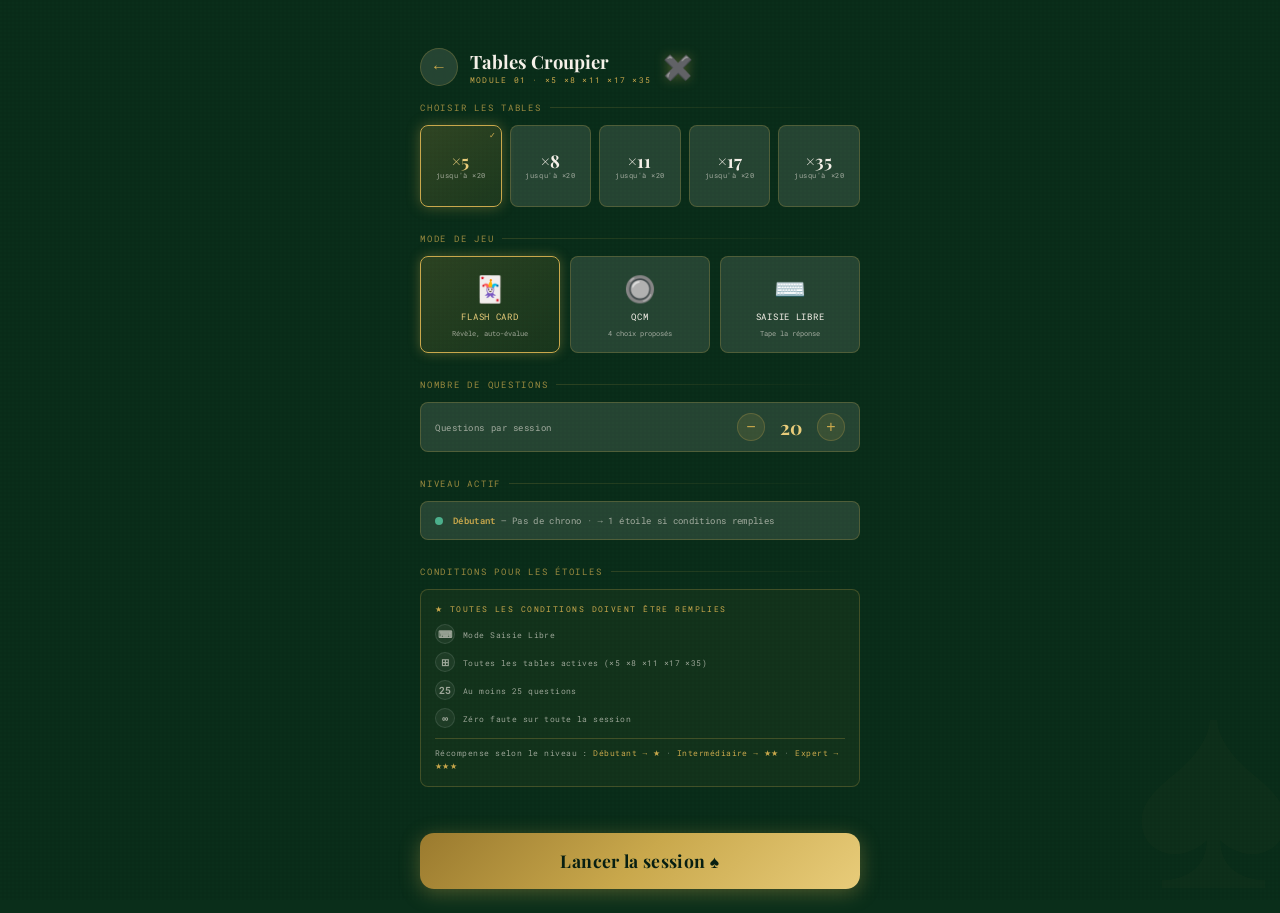
==== modules/module1.html @ 7c0fabc7 "feat: version jouable initiale — modules 1-2-3" ====
<!DOCTYPE html>
<html lang="fr">
<head>
  <meta charset="UTF-8" />
  <meta name="viewport" content="width=device-width, initial-scale=1.0, viewport-fit=cover" />
  <meta name="theme-color" content="#0a2e1a" />
  <title>ChipMind — Tables Croupier</title>

  <link rel="preconnect" href="https://fonts.googleapis.com" />
  <link href="https://fonts.googleapis.com/css2?family=Playfair+Display:ital,wght@0,400;0,700;0,900;1,400&family=Roboto+Mono:wght@300;400;600&family=Cormorant+Garamond:ital,wght@0,300;0,400;0,600;1,400&display=swap" rel="stylesheet" />
  <link rel="stylesheet" href="../css/variables.css" />

  <style>
    /* ══════════════════════════════════════════════════════
       LAYOUT GÉNÉRAL
    ══════════════════════════════════════════════════════ */
    body { overflow-x: hidden; min-height: 100dvh; }

    .screen {
      display: none; position: relative; z-index: 1;
      max-width: 480px; margin: 0 auto; min-height: 100dvh;
      padding-bottom: env(safe-area-inset-bottom, 16px);
    }
    .screen.active { display: flex; flex-direction: column; }

    /* ⭐ Ecran de jeu : tient dans le viewport, pas de scroll */
    #screenGame {
      height: 100dvh;
      min-height: unset;
      overflow: hidden;
    }

    .bg-felt { position: fixed; inset: 0; z-index: 0; pointer-events: none; }
    .bg-felt::before {
      content: ''; position: absolute; inset: 0;
      background-image:
        repeating-linear-gradient(0deg,  transparent, transparent 2px, rgba(0,0,0,0.025) 2px, rgba(0,0,0,0.025) 4px),
        repeating-linear-gradient(90deg, transparent, transparent 2px, rgba(0,0,0,0.025) 2px, rgba(0,0,0,0.025) 4px);
    }
    .bg-felt::after {
      content: '♠'; position: absolute; bottom: -20px; right: -20px;
      font-size: 18rem; color: var(--gold); opacity: 0.025; line-height: 1; pointer-events: none;
    }

    /* ── Header partagé ── */
    .mod-header {
      display: flex; align-items: center; gap: 12px; padding: 48px 20px 16px;
    }
    .btn-back {
      width: 38px; height: 38px; border-radius: 50%;
      background: var(--ivory-faint); border: 1px solid var(--gold-border);
      display: flex; align-items: center; justify-content: center;
      cursor: pointer; transition: all 0.2s; flex-shrink: 0;
      backdrop-filter: blur(8px); font-size: 1rem; color: var(--gold);
    }
    .btn-back:hover { background: var(--gold-subtle); border-color: var(--gold); }
    .header-title {
      font-family: var(--font-serif); font-size: 1.15rem; font-weight: 700;
      color: var(--ivory); flex: 1;
    }
    .header-sub {
      font-family: var(--font-mono); font-size: 0.52rem;
      color: var(--gold); letter-spacing: 0.15em; text-transform: uppercase;
    }

    /* ══════════════════════════════════════════════════════
       ÉCRAN 0 — CONFIGURATION
    ══════════════════════════════════════════════════════ */
    .config-body { padding: 0 20px; flex: 1; overflow-y: auto; }
    .config-section { margin-bottom: 26px; }
    .config-label {
      font-family: var(--font-mono); font-size: 0.55rem;
      letter-spacing: 0.2em; text-transform: uppercase;
      color: var(--gold); opacity: 0.75; margin-bottom: 12px;
      display: flex; align-items: center; gap: 8px;
    }
    .config-label::after {
      content: ''; flex: 1; height: 1px;
      background: linear-gradient(to right, var(--gold-border), transparent);
    }

    /* Grille tables */
    .tables-grid { display: grid; grid-template-columns: repeat(5, 1fr); gap: 8px; }
    .table-btn {
      aspect-ratio: 1; border-radius: var(--radius-sm);
      background: var(--ivory-faint); border: 1px solid var(--gold-border);
      display: flex; flex-direction: column; align-items: center;
      justify-content: center; cursor: pointer; transition: all 0.2s var(--ease-spring);
      position: relative; overflow: hidden;
    }
    .table-btn .tb-mult {
      font-family: var(--font-serif); font-size: 1.1rem; font-weight: 700;
      color: var(--ivory); line-height: 1;
    }
    .table-btn .tb-label {
      font-family: var(--font-mono); font-size: 0.42rem;
      color: var(--ivory-dim); letter-spacing: 0.08em; margin-top: 2px;
    }
    .table-btn.selected {
      background: linear-gradient(145deg, rgba(201,168,76,0.2), rgba(201,168,76,0.1));
      border-color: var(--gold); box-shadow: 0 0 14px var(--gold-glow);
    }
    .table-btn.selected .tb-mult { color: var(--gold-light); }
    .table-btn:hover { transform: scale(1.06); }
    .table-btn .check-mark {
      position: absolute; top: 4px; right: 5px;
      font-size: 0.5rem; color: var(--gold); opacity: 0; transition: opacity 0.2s;
    }
    .table-btn.selected .check-mark { opacity: 1; }

    /* Grille modes */
    .modes-grid { display: grid; grid-template-columns: 1fr 1fr 1fr; gap: 10px; }
    .mode-btn {
      border-radius: var(--radius-sm); padding: 14px 8px;
      background: var(--ivory-faint); border: 1px solid var(--gold-border);
      display: flex; flex-direction: column; align-items: center; gap: 6px;
      cursor: pointer; transition: all 0.2s var(--ease-spring);
    }
    .mode-btn .mode-icon { font-size: 1.6rem; }
    .mode-btn .mode-name {
      font-family: var(--font-mono); font-size: 0.55rem; color: var(--ivory);
      text-transform: uppercase; letter-spacing: 0.08em; text-align: center; line-height: 1.3;
    }
    .mode-btn .mode-desc {
      font-family: var(--font-mono); font-size: 0.45rem;
      color: var(--ivory-dim); text-align: center; line-height: 1.4;
    }
    .mode-btn.selected {
      background: linear-gradient(145deg, rgba(201,168,76,0.18), rgba(201,168,76,0.08));
      border-color: var(--gold); box-shadow: 0 0 12px var(--gold-glow);
    }
    .mode-btn.selected .mode-name { color: var(--gold-light); }
    .mode-btn:hover { transform: translateY(-3px); }

    /* Info niveau actif */
    .level-info {
      display: flex; align-items: center; gap: 10px;
      background: var(--ivory-faint); border: 1px solid var(--gold-border);
      border-radius: var(--radius-sm); padding: 12px 14px;
    }
    .level-badge { width: 8px; height: 8px; border-radius: 50%; flex-shrink: 0; }
    .level-info-text {
      font-family: var(--font-mono); font-size: 0.55rem;
      color: var(--ivory-dim); line-height: 1.5; letter-spacing: 0.04em;
    }
    .level-info-name { color: var(--gold); font-weight: 600; }

    /* ── Conditions pour les étoiles (config) ── */
    .star-conditions {
      background: rgba(201,168,76,0.05);
      border: 1px solid var(--gold-border);
      border-radius: var(--radius-sm); padding: 14px;
      display: flex; flex-direction: column; gap: 8px;
    }
    .star-cond-title {
      font-family: var(--font-mono); font-size: 0.5rem;
      color: var(--gold); text-transform: uppercase; letter-spacing: 0.18em;
      margin-bottom: 2px; display: flex; align-items: center; gap: 6px;
    }
    .star-cond-reward {
      font-family: var(--font-mono); font-size: 0.48rem;
      color: var(--ivory-dim); letter-spacing: 0.06em; line-height: 1.6;
      border-top: 1px solid var(--gold-border); padding-top: 8px; margin-top: 2px;
    }
    .star-cond-reward span { color: var(--gold); }
    .cond-row {
      display: flex; align-items: center; gap: 8px;
    }
    .cond-dot {
      width: 20px; height: 20px; border-radius: 50%; flex-shrink: 0;
      display: flex; align-items: center; justify-content: center;
      font-size: 0.6rem; font-weight: 700;
      transition: all 0.25s var(--ease-spring);
    }
    .cond-dot.met {
      background: rgba(39,174,96,0.2); border: 1px solid var(--green);
      color: var(--green-light);
    }
    .cond-dot.unmet {
      background: rgba(255,255,255,0.05); border: 1px solid rgba(255,255,255,0.1);
      color: var(--ivory-dim);
    }
    .cond-text {
      font-family: var(--font-mono); font-size: 0.53rem;
      letter-spacing: 0.05em; transition: color 0.25s;
    }
    .cond-row.met .cond-text { color: var(--ivory); }
    .cond-row.unmet .cond-text { color: var(--ivory-dim); }

    /* Nombre de questions */
    .qty-row {
      display: flex; align-items: center; justify-content: space-between;
      background: var(--ivory-faint); border: 1px solid var(--gold-border);
      border-radius: var(--radius-sm); padding: 10px 14px;
    }
    .qty-label { font-family: var(--font-mono); font-size: 0.58rem; color: var(--ivory-dim); letter-spacing: 0.06em; }
    .qty-controls { display: flex; align-items: center; gap: 12px; }
    .qty-btn {
      width: 28px; height: 28px; border-radius: 50%;
      background: var(--gold-subtle); border: 1px solid var(--gold-border);
      color: var(--gold); font-size: 1rem; cursor: pointer;
      display: flex; align-items: center; justify-content: center; transition: all 0.15s;
    }
    .qty-btn:hover { background: rgba(201,168,76,0.25); }
    .qty-value {
      font-family: var(--font-serif); font-size: 1.2rem; font-weight: 700;
      color: var(--gold-light); min-width: 28px; text-align: center;
    }

    /* Bouton lancer */
    .btn-launch {
      margin: 20px 20px 24px; width: calc(100% - 40px);
      padding: 16px;
      background: linear-gradient(135deg, var(--gold-dark), var(--gold), var(--gold-light));
      border: none; border-radius: var(--radius);
      font-family: var(--font-serif); font-size: 1.1rem; font-weight: 700;
      color: var(--felt-deep); cursor: pointer;
      box-shadow: 0 4px 20px var(--gold-glow);
      transition: all 0.2s var(--ease-spring); letter-spacing: 0.02em;
    }
    .btn-launch:hover { transform: translateY(-2px); box-shadow: var(--shadow-gold); }
    .btn-launch:active { transform: scale(0.97); }
    .btn-launch:disabled { opacity: 0.35; cursor: not-allowed; transform: none; }

    /* ══════════════════════════════════════════════════════
       ÉCRAN 1 — JEU
    ══════════════════════════════════════════════════════ */
    .game-status {
      display: flex; align-items: center; gap: 10px;
      padding: 36px 20px 8px;   /* réduit vs 48px : barre de statut compacte */
      flex-shrink: 0;
    }
    .game-progress-text {
      font-family: var(--font-mono); font-size: 0.58rem;
      color: var(--gold); letter-spacing: 0.12em; text-transform: uppercase;
    }
    .game-progress-bar {
      flex: 1; height: 3px; background: rgba(255,255,255,0.07);
      border-radius: var(--radius-pill); overflow: hidden;
    }
    .game-progress-fill {
      height: 100%; background: linear-gradient(90deg, var(--gold-dark), var(--gold));
      border-radius: var(--radius-pill); box-shadow: 0 0 6px var(--gold-glow);
      transition: width 0.4s var(--ease-out);
    }
    .game-score-display { font-family: var(--font-mono); font-size: 0.58rem; letter-spacing: 0.08em; }
    .score-correct { color: var(--green-light); }
    .score-sep { color: var(--ivory-dim); margin: 0 2px; }
    .score-wrong { color: var(--red-light); }

    /* Chrono */
    .timer-wrap {
      margin: 0 20px 4px; height: 4px; background: rgba(255,255,255,0.07);
      border-radius: var(--radius-pill); overflow: hidden;
    }
    .timer-fill {
      height: 100%; width: 100%; border-radius: var(--radius-pill);
      background: var(--gold); transition: width linear, background 0.3s;
      box-shadow: 0 0 6px var(--gold-glow);
    }
    .timer-fill.warning { background: var(--red-light); box-shadow: 0 0 8px var(--red-glow); }
    .timer-text {
      text-align: center; margin: 4px 0;
      font-family: var(--font-mono); font-size: 0.58rem;
      color: var(--ivory-dim); letter-spacing: 0.1em;
    }
    .timer-text.warning { color: var(--red-light); }
    .timer-hidden { visibility: hidden; height: 0; margin: 0; }

    /* Zone question */
    .question-zone {
      flex: 1;
      min-height: 0;            /* allow flex compression */
      display: flex; flex-direction: column;
      align-items: center; justify-content: center;
      padding: 6px 20px 10px; gap: 6px;
      overflow: hidden;
    }
    .question-table-label {
      font-family: var(--font-mono); font-size: 0.55rem;
      color: var(--gold); letter-spacing: 0.2em; text-transform: uppercase; opacity: 0.7;
    }
    .question-card {
      width: 100%; background: linear-gradient(145deg, var(--felt-card), var(--felt-mid));
      border: 1px solid var(--gold-border); border-radius: var(--radius-lg);
      padding: 22px 20px; text-align: center; box-shadow: var(--shadow-card);
      position: relative; overflow: hidden; transition: transform 0.15s var(--ease-spring);
    }
    .question-card::before {
      content: ''; position: absolute; top: 0; left: 0; right: 0; height: 45%;
      background: linear-gradient(to bottom, rgba(255,255,255,0.04), transparent);
    }
    .card-corner {
      position: absolute; font-family: var(--font-serif); font-size: 0.7rem;
      color: var(--gold); opacity: 0.35; line-height: 1;
    }
    .card-corner.tl { top: 10px; left: 12px; }
    .card-corner.br { bottom: 10px; right: 12px; transform: rotate(180deg); }
    .question-text {
      font-family: var(--font-serif); font-size: 2.3rem; font-weight: 900;
      color: var(--ivory); letter-spacing: -0.02em; filter: drop-shadow(0 2px 8px rgba(0,0,0,0.4));
    }
    .question-text .op-mult { color: var(--gold); }
    .question-mark {
      font-family: var(--font-serif); font-size: 2.4rem; font-weight: 900;
      color: var(--gold-light); letter-spacing: -0.02em;
      filter: drop-shadow(0 0 10px var(--gold-glow));
      animation: pulseQ 1.8s ease-in-out infinite;
    }
    @keyframes pulseQ {
      0%,100% { opacity: 1; transform: scale(1); }
      50%      { opacity: 0.65; transform: scale(0.95); }
    }

    /* Flash card */
    .flashcard-container { width: 100%; perspective: 1000px; }
    .flashcard-inner {
      position: relative; transform-style: preserve-3d;
      transition: transform 0.55s cubic-bezier(0.22,1,0.36,1); cursor: pointer;
    }
    .flashcard-inner.flipped { transform: rotateY(180deg); }
    .flashcard-face {
      width: 100%; border-radius: var(--radius-lg);
      backface-visibility: hidden; -webkit-backface-visibility: hidden;
    }
    .flashcard-back { position: absolute; top: 0; left: 0; transform: rotateY(180deg); }
    .flash-hint {
      font-family: var(--font-mono); font-size: 0.52rem; color: var(--ivory-dim);
      letter-spacing: 0.12em; text-transform: uppercase;
      margin-top: 6px; text-align: center; opacity: 0.7;
      animation: blink 2s ease-in-out infinite;
    }
    @keyframes blink { 0%,100%{opacity:0.7} 50%{opacity:0.3} }
    .answer-revealed {
      font-family: var(--font-serif); font-size: 2.8rem; font-weight: 900;
      color: var(--green-light); filter: drop-shadow(0 0 12px var(--green-glow));
    }
    .self-eval-btns { display: flex; gap: 8px; width: 100%; margin-top: 8px; }
    .self-eval-btns.hidden { visibility: hidden; }
    .btn-knew, .btn-didnt {
      flex: 1; padding: 10px; border-radius: var(--radius);
      border: none; cursor: pointer; font-family: var(--font-mono);
      font-size: 0.62rem; text-transform: uppercase; letter-spacing: 0.1em;
      font-weight: 600; transition: all 0.2s var(--ease-spring);
    }
    .btn-knew {
      background: linear-gradient(135deg, rgba(39,174,96,0.25), rgba(39,174,96,0.12));
      border: 1px solid rgba(39,174,96,0.4); color: var(--green-light);
    }
    .btn-knew:hover { background: rgba(39,174,96,0.3); transform: translateY(-2px); }
    .btn-didnt {
      background: linear-gradient(135deg, rgba(192,57,43,0.22), rgba(192,57,43,0.1));
      border: 1px solid rgba(192,57,43,0.35); color: var(--red-light);
    }
    .btn-didnt:hover { background: rgba(192,57,43,0.28); transform: translateY(-2px); }

    /* QCM */
    .qcm-grid { display: grid; grid-template-columns: 1fr 1fr; gap: 10px; width: 100%; }
    .qcm-btn {
      padding: 13px 10px; border-radius: var(--radius);
      background: linear-gradient(145deg, var(--felt-card), var(--felt-mid));
      border: 1px solid var(--gold-border); cursor: pointer;
      font-family: var(--font-serif); font-size: 1.3rem; font-weight: 700;
      color: var(--ivory); text-align: center;
      box-shadow: 0 4px 16px rgba(0,0,0,0.3); transition: all 0.18s var(--ease-spring);
      position: relative; overflow: hidden;
    }
    .qcm-btn:hover { transform: translateY(-3px) scale(1.03); border-color: rgba(201,168,76,0.45); }
    .qcm-btn:active { transform: scale(0.96); }
    .qcm-btn.correct {
      background: linear-gradient(145deg, rgba(39,174,96,0.3), rgba(39,174,96,0.15));
      border-color: var(--green-light); color: var(--green-light);
      box-shadow: 0 0 20px var(--green-glow); transform: scale(1.04);
    }
    .qcm-btn.wrong {
      background: linear-gradient(145deg, rgba(192,57,43,0.28), rgba(192,57,43,0.12));
      border-color: var(--red-light); color: var(--red-light);
      box-shadow: 0 0 16px var(--red-glow);
    }
    .qcm-btn.disabled { pointer-events: none; opacity: 0.45; }
    .qcm-btn.reveal-correct { border-color: rgba(39,174,96,0.5); color: rgba(39,174,96,0.7); }
    .correct-hint {
      font-family: var(--font-mono); font-size: 0.58rem; color: var(--green-light);
      text-align: center; letter-spacing: 0.08em; opacity: 0; height: 0;
      transition: opacity 0.3s, height 0.2s;
    }
    .correct-hint.show { opacity: 1; height: auto; margin-top: 6px; }

    /* Saisie libre */
    .input-zone { width: 100%; display: flex; flex-direction: column; gap: 12px; }
    .input-display {
      width: 100%; background: var(--felt-deep);
      border: 1px solid var(--gold-border); border-radius: var(--radius);
      padding: 11px 16px; text-align: center;
      font-family: var(--font-serif); font-size: 2rem; font-weight: 700;
      color: var(--gold-light); letter-spacing: 0.06em;
      box-shadow: inset 0 2px 8px rgba(0,0,0,0.3); min-height: 56px;
    }
    .input-display.correct { color: var(--green-light); box-shadow: inset 0 2px 8px rgba(0,0,0,0.3), 0 0 16px var(--green-glow); border-color: var(--green); }
    .input-display.wrong   { color: var(--red-light);  box-shadow: inset 0 2px 8px rgba(0,0,0,0.3), 0 0 16px var(--red-glow);   border-color: var(--red); }
    .input-placeholder { opacity: 0.25; font-size: 1.4rem; }
    .numpad { display: grid; grid-template-columns: repeat(3, 1fr); gap: 6px; }
    .numpad-btn {
      padding: 10px 8px; border-radius: var(--radius-sm);
      background: linear-gradient(145deg, var(--felt-card), var(--felt-mid));
      border: 1px solid rgba(201,168,76,0.12); cursor: pointer;
      font-family: var(--font-serif); font-size: 1.25rem; font-weight: 700;
      color: var(--ivory); text-align: center;
      transition: all 0.12s var(--ease-spring);
      box-shadow: 0 3px 10px rgba(0,0,0,0.25); -webkit-tap-highlight-color: transparent;
    }
    .numpad-btn:active { transform: scale(0.93); background: var(--felt-mid); }
    .numpad-btn.del { font-family: var(--font-mono); font-size: 1rem; color: var(--gold); }
    .numpad-btn.validate {
      grid-column: span 3; padding: 11px;
      background: linear-gradient(135deg, var(--gold-dark), var(--gold), var(--gold-light));
      color: var(--felt-deep); font-size: 0.68rem; font-weight: 600;
      text-transform: uppercase; letter-spacing: 0.15em;
      font-family: var(--font-mono); border: none; box-shadow: 0 4px 16px var(--gold-glow);
    }
    .numpad-btn.validate:active { transform: scale(0.97); }
    .numpad-btn.validate:disabled { opacity: 0.35; cursor: not-allowed; }

    /* Feedback overlay */
    .feedback-overlay {
      position: fixed; inset: 0; z-index: 500; pointer-events: none;
      display: flex; align-items: center; justify-content: center;
      opacity: 0; transition: opacity 0.15s;
    }
    .feedback-overlay.show { opacity: 1; }
    .feedback-text {
      font-family: var(--font-serif); font-size: 3.5rem; font-weight: 900;
      filter: drop-shadow(0 0 20px currentColor);
    }
    .feedback-overlay.correct-fb { background: rgba(39,174,96,0.12); }
    .feedback-overlay.correct-fb .feedback-text { color: var(--green-light); }
    .feedback-overlay.wrong-fb   { background: rgba(192,57,43,0.12); }
    .feedback-overlay.wrong-fb   .feedback-text { color: var(--red-light); }

    /* ══════════════════════════════════════════════════════
       ÉCRAN 2 — RÉSULTATS
    ══════════════════════════════════════════════════════ */
    .results-body {
      flex: 1; display: flex; flex-direction: column;
      align-items: center; padding: 0 20px 30px; gap: 18px; overflow-y: auto;
    }
    .result-stars { display: flex; gap: 12px; justify-content: center; margin: 10px 0; }
    .result-star {
      font-size: 3rem; filter: grayscale(1); opacity: 0.25;
      transition: all 0.4s var(--ease-spring);
    }
    .result-star.lit { filter: drop-shadow(0 0 14px var(--gold-glow)); color: var(--gold); opacity: 1; }
    .result-title {
      font-family: var(--font-serif); font-size: 1.5rem; font-weight: 700;
      color: var(--gold-light); text-align: center; letter-spacing: 0.01em;
    }
    .result-subtitle {
      font-family: var(--font-elegant); font-style: italic;
      font-size: 0.85rem; color: var(--ivory-dim); text-align: center;
    }
    .result-stats { display: grid; grid-template-columns: repeat(3,1fr); gap: 12px; width: 100%; }
    .rstat {
      background: var(--ivory-faint); border: 1px solid var(--gold-border);
      border-radius: var(--radius-sm); padding: 14px 8px; text-align: center;
    }
    .rstat-value {
      font-family: var(--font-serif); font-size: 1.7rem; font-weight: 700;
      color: var(--gold-light); filter: drop-shadow(0 0 5px var(--gold-glow));
    }
    .rstat-label {
      font-family: var(--font-mono); font-size: 0.48rem;
      color: var(--ivory-dim); text-transform: uppercase; letter-spacing: 0.1em; margin-top: 3px;
    }

    /* ── Conditions résultats ── */
    .result-conditions { width: 100%; }
    .result-cond-title {
      font-family: var(--font-mono); font-size: 0.52rem;
      color: var(--gold); text-transform: uppercase; letter-spacing: 0.18em;
      margin-bottom: 10px; display: flex; align-items: center; gap: 8px;
    }
    .result-cond-title::after {
      content: ''; flex: 1; height: 1px;
      background: linear-gradient(to right, var(--gold-border), transparent);
    }
    .result-cond-list { display: flex; flex-direction: column; gap: 7px; }
    .result-cond-row {
      display: flex; align-items: center; gap: 10px;
      padding: 10px 12px; border-radius: var(--radius-sm);
      transition: all 0.3s;
    }
    .result-cond-row.met {
      background: rgba(39,174,96,0.08); border: 1px solid rgba(39,174,96,0.25);
    }
    .result-cond-row.unmet {
      background: rgba(192,57,43,0.07); border: 1px solid rgba(192,57,43,0.2);
    }
    .result-cond-icon { font-size: 1rem; flex-shrink: 0; }
    .result-cond-text { font-family: var(--font-mono); font-size: 0.55rem; letter-spacing: 0.04em; flex: 1; }
    .result-cond-row.met   .result-cond-text { color: var(--green-light); }
    .result-cond-row.unmet .result-cond-text { color: var(--red-light); }
    .result-cond-badge {
      font-family: var(--font-mono); font-size: 0.45rem; letter-spacing: 0.08em;
      padding: 2px 8px; border-radius: var(--radius-pill); font-weight: 600;
    }
    .result-cond-row.met   .result-cond-badge { background: rgba(39,174,96,0.2);  color: var(--green-light); }
    .result-cond-row.unmet .result-cond-badge { background: rgba(192,57,43,0.15); color: var(--red-light); }

    /* Stars earned banner */
    .stars-earned-banner {
      width: 100%; border-radius: var(--radius-sm); padding: 12px 14px;
      text-align: center; font-family: var(--font-mono); font-size: 0.6rem;
      letter-spacing: 0.08em; line-height: 1.5;
    }
    .stars-earned-banner.earned {
      background: rgba(201,168,76,0.1); border: 1px solid var(--gold-border);
      color: var(--gold-light);
    }
    .stars-earned-banner.not-earned {
      background: rgba(192,57,43,0.07); border: 1px solid rgba(192,57,43,0.2);
      color: var(--red-light);
    }

    /* Erreurs */
    .errors-section { width: 100%; }
    .errors-title {
      font-family: var(--font-mono); font-size: 0.55rem;
      color: var(--gold); letter-spacing: 0.2em; text-transform: uppercase;
      margin-bottom: 10px; display: flex; align-items: center; gap: 8px;
    }
    .errors-title::after { content: ''; flex:1; height:1px; background: linear-gradient(to right, var(--gold-border), transparent); }
    .error-item {
      display: flex; align-items: center; gap: 12px;
      padding: 10px 12px; margin-bottom: 6px;
      background: rgba(192,57,43,0.08); border: 1px solid rgba(192,57,43,0.18);
      border-radius: var(--radius-sm);
    }
    .error-q { font-family: var(--font-serif); font-size: 0.9rem; font-weight: 700; color: var(--ivory); flex:1; }
    .error-your { font-family: var(--font-mono); font-size: 0.58rem; color: var(--red-light); text-decoration: line-through; }
    .error-correct { font-family: var(--font-mono); font-size: 0.65rem; color: var(--green-light); font-weight: 600; }

    /* Boutons résultat */
    .result-actions { display: flex; flex-direction: column; gap: 10px; width: 100%; }
    .btn-replay {
      width: 100%; padding: 15px;
      background: linear-gradient(135deg, var(--gold-dark), var(--gold), var(--gold-light));
      border: none; border-radius: var(--radius);
      font-family: var(--font-serif); font-size: 1rem; font-weight: 700;
      color: var(--felt-deep); cursor: pointer;
      box-shadow: 0 4px 18px var(--gold-glow);
      transition: all 0.2s var(--ease-spring); letter-spacing: 0.01em;
    }
    .btn-replay:hover { transform: translateY(-2px); box-shadow: var(--shadow-gold); }
    .btn-home {
      width: 100%; padding: 13px;
      background: var(--ivory-faint); border: 1px solid var(--gold-border);
      border-radius: var(--radius);
      font-family: var(--font-mono); font-size: 0.65rem; font-weight: 600;
      text-transform: uppercase; letter-spacing: 0.12em; color: var(--gold); cursor: pointer;
      transition: all 0.2s;
    }
    .btn-home:hover { background: var(--gold-subtle); border-color: var(--gold); }

    /* Animations */
    @keyframes shakeCard {
      0%,100% { transform: translateX(0); }
      20%     { transform: translateX(-8px); }
      40%     { transform: translateX(8px); }
      60%     { transform: translateX(-5px); }
      80%     { transform: translateX(5px); }
    }
    .shake { animation: shakeCard 0.35s var(--ease-in-out); }
    @keyframes bounceIn {
      0%   { transform: scale(0.6); opacity: 0; }
      60%  { transform: scale(1.1); opacity: 1; }
      100% { transform: scale(1); }
    }
    .bounce-in { animation: bounceIn 0.4s var(--ease-spring) both; }
    @keyframes starPop {
      0%   { transform: scale(0) rotate(-20deg); }
      60%  { transform: scale(1.25) rotate(8deg); }
      100% { transform: scale(1) rotate(0deg); }
    }
    .star-pop { animation: starPop 0.5s var(--ease-spring) both; }
    @keyframes condSlide {
      from { opacity: 0; transform: translateX(-8px); }
      to   { opacity: 1; transform: translateX(0); }
    }
    .cond-animate { animation: condSlide 0.35s var(--ease-out) both; }
  </style>
</head>
<body>

<div class="bg-felt"></div>
<div class="feedback-overlay" id="feedbackOverlay">
  <div class="feedback-text" id="feedbackText"></div>
</div>

<!-- ════════════════════════════════════════════
     ÉCRAN 0 — CONFIGURATION
════════════════════════════════════════════ -->
<div class="screen active" id="screenConfig">
  <div class="mod-header">
    <button class="btn-back" onclick="window.ChipMindApp.goToDashboard()">←</button>
    <div>
      <div class="header-title">Tables Croupier</div>
      <div class="header-sub">Module 01 · ×5 ×8 ×11 ×17 ×35</div>
    </div>
    <span style="font-size:1.5rem;filter:drop-shadow(0 0 6px var(--gold-glow))">✖️</span>
  </div>

  <div class="config-body">

    <!-- Tables -->
    <div class="config-section">
      <div class="config-label">Choisir les tables</div>
      <div class="tables-grid" id="tablesGrid"></div>
    </div>

    <!-- Mode -->
    <div class="config-section">
      <div class="config-label">Mode de jeu</div>
      <div class="modes-grid">
        <div class="mode-btn selected" data-mode="flashcard" onclick="selectMode('flashcard',this)">
          <span class="mode-icon">🃏</span>
          <span class="mode-name">Flash Card</span>
          <span class="mode-desc">Révèle, auto-évalue</span>
        </div>
        <div class="mode-btn" data-mode="qcm" onclick="selectMode('qcm',this)">
          <span class="mode-icon">🔘</span>
          <span class="mode-name">QCM</span>
          <span class="mode-desc">4 choix proposés</span>
        </div>
        <div class="mode-btn" data-mode="libre" onclick="selectMode('libre',this)">
          <span class="mode-icon">⌨️</span>
          <span class="mode-name">Saisie Libre</span>
          <span class="mode-desc">Tape la réponse</span>
        </div>
      </div>
    </div>

    <!-- Nombre de questions -->
    <div class="config-section">
      <div class="config-label">Nombre de questions</div>
      <div class="qty-row">
        <span class="qty-label">Questions par session</span>
        <div class="qty-controls">
          <button class="qty-btn" onclick="changeQty(-5)">−</button>
          <span class="qty-value" id="qtyValue">20</span>
          <button class="qty-btn" onclick="changeQty(+5)">+</button>
        </div>
      </div>
    </div>

    <!-- Niveau + Conditions étoiles -->
    <div class="config-section">
      <div class="config-label">Niveau actif</div>
      <div class="level-info" id="levelInfo">
        <div class="level-badge" id="levelBadge"></div>
        <div class="level-info-text" id="levelInfoText"></div>
      </div>
    </div>

    <!-- Conditions pour gagner des étoiles -->
    <div class="config-section">
      <div class="config-label">Conditions pour les étoiles</div>
      <div class="star-conditions">
        <div class="star-cond-title">★ Toutes les conditions doivent être remplies</div>

        <div class="cond-row" id="condMode">
          <div class="cond-dot unmet">⌨</div>
          <span class="cond-text">Mode Saisie Libre</span>
        </div>
        <div class="cond-row" id="condTables">
          <div class="cond-dot unmet">⊞</div>
          <span class="cond-text">Toutes les tables actives (×5 ×8 ×11 ×17 ×35)</span>
        </div>
        <div class="cond-row" id="condQty">
          <div class="cond-dot unmet">25</div>
          <span class="cond-text">Au moins 25 questions</span>
        </div>
        <div class="cond-row" id="condPerfect">
          <div class="cond-dot unmet">∞</div>
          <span class="cond-text">Zéro faute sur toute la session</span>
        </div>

        <div class="star-cond-reward" id="starRewardText">
          Récompense selon le niveau : <span>Débutant → ★</span> · <span>Intermédiaire → ★★</span> · <span>Expert → ★★★</span>
        </div>
      </div>
    </div>

  </div>

  <button class="btn-launch" id="btnLaunch" onclick="launchGame()">
    Lancer la session ♠
  </button>
</div>

<!-- ════════════════════════════════════════════
     ÉCRAN 1 — JEU
════════════════════════════════════════════ -->
<div class="screen" id="screenGame">

  <div class="game-status">
    <button class="btn-back" onclick="confirmAbort()">✕</button>
    <span class="game-progress-text" id="gameProgressText">1/20</span>
    <div class="game-progress-bar">
      <div class="game-progress-fill" id="gameProgressFill" style="width:0%"></div>
    </div>
    <div class="game-score-display">
      <span class="score-correct" id="scoreCorrect">0</span>
      <span class="score-sep">/</span>
      <span class="score-wrong" id="scoreWrong">0</span>
    </div>
  </div>

  <div class="timer-wrap" id="timerWrap">
    <div class="timer-fill" id="timerFill"></div>
  </div>
  <div class="timer-text" id="timerText">—</div>

  <div class="question-zone">
    <div class="question-table-label" id="questionTableLabel">Table ×17</div>

    <!-- Flash Card -->
    <div id="modeFlash" style="width:100%">
      <div class="flashcard-container">
        <div class="flashcard-inner" id="flashInner" onclick="flipCard()">
          <div class="flashcard-face question-card">
            <div class="card-corner tl" id="fcCornerTL">♠</div>
            <div class="card-corner br" id="fcCornerBR">♠</div>
            <div id="flashQuestion" class="question-text"></div>
            <div class="question-mark" id="flashMark">?</div>
          </div>
          <div class="flashcard-face flashcard-back question-card">
            <div class="card-corner tl">♦</div>
            <div class="card-corner br">♦</div>
            <div style="font-family:var(--font-mono);font-size:0.5rem;color:var(--ivory-dim);letter-spacing:0.15em;text-transform:uppercase;margin-bottom:6px">Réponse</div>
            <div class="answer-revealed" id="flashAnswer"></div>
          </div>
        </div>
      </div>
      <div class="flash-hint" id="flashHint">Tape pour retourner la carte</div>
      <div class="self-eval-btns hidden" id="selfEvalBtns">
        <button class="btn-didnt" onclick="selfEval(false)">✗ Je ne savais pas</button>
        <button class="btn-knew"  onclick="selfEval(true)">✓ Je savais</button>
      </div>
    </div>

    <!-- QCM -->
    <div id="modeQCM" style="width:100%;display:none">
      <div class="question-card" style="margin-bottom:14px">
        <div class="card-corner tl" id="qcmCornerTL">♥</div>
        <div class="card-corner br" id="qcmCornerBR">♥</div>
        <div id="qcmQuestion" class="question-text"></div>
        <div class="question-mark">?</div>
      </div>
      <div class="qcm-grid" id="qcmGrid"></div>
      <div class="correct-hint" id="correctHint"></div>
    </div>

    <!-- Saisie libre -->
    <div id="modeLibre" style="width:100%;display:none">
      <div class="question-card" style="margin-bottom:12px">
        <div class="card-corner tl" id="libreCornerTL">♣</div>
        <div class="card-corner br" id="libreCornerBR">♣</div>
        <div id="libreQuestion" class="question-text"></div>
        <div class="question-mark">?</div>
      </div>
      <div class="input-zone">
        <div class="input-display" id="inputDisplay">
          <span class="input-placeholder">———</span>
        </div>
        <div class="numpad" id="numpad"></div>
      </div>
    </div>

  </div>
</div>

<!-- ════════════════════════════════════════════
     ÉCRAN 2 — RÉSULTATS
════════════════════════════════════════════ -->
<div class="screen" id="screenResults">
  <div class="mod-header">
    <button class="btn-back" onclick="window.ChipMindApp.goToDashboard()">←</button>
    <div>
      <div class="header-title">Résultats</div>
      <div class="header-sub">Tables Croupier · Module 01</div>
    </div>
  </div>

  <div class="results-body">

    <div class="result-stars" id="resultStars">
      <span class="result-star">★</span>
      <span class="result-star">★</span>
      <span class="result-star">★</span>
    </div>

    <div style="text-align:center">
      <div class="result-title"  id="resultTitle">Résultats</div>
      <div class="result-subtitle" id="resultSubtitle"></div>
    </div>

    <div class="result-stats">
      <div class="rstat">
        <div class="rstat-value" id="rstatScore">—</div>
        <div class="rstat-label">Réussite</div>
      </div>
      <div class="rstat">
        <div class="rstat-value" id="rstatTime">—</div>
        <div class="rstat-label">Temps</div>
      </div>
      <div class="rstat">
        <div class="rstat-value" id="rstatQuestions">—</div>
        <div class="rstat-label">Questions</div>
      </div>
    </div>

    <!-- Conditions étoiles résultat -->
    <div class="result-conditions">
      <div class="result-cond-title">Conditions étoiles</div>
      <div class="result-cond-list" id="resultCondList"></div>
    </div>

    <!-- Banner stars earned -->
    <div class="stars-earned-banner" id="starsEarnedBanner"></div>

    <!-- Erreurs -->
    <div class="errors-section" id="errorsSection" style="display:none">
      <div class="errors-title">Erreurs à retravailler</div>
      <div id="errorsList"></div>
    </div>

    <div class="result-actions">
      <button class="btn-replay" onclick="replaySession()">↺ Rejouer</button>
      <button class="btn-home"   onclick="window.ChipMindApp.goToDashboard()">← Dashboard</button>
    </div>

  </div>
</div>

<script src="../js/storage.js"></script>
<script src="../js/achievements.js"></script>
<script src="../js/sounds.js"></script>
<script src="../js/app.js"></script>

<script>
/* ═══════════════════════════════════════════════════════════════
   MODULE 1 — Tables Croupier
═══════════════════════════════════════════════════════════════ */

const TABLES = [
  { mult: 5,  label: '×5',  range: 20 },
  { mult: 8,  label: '×8',  range: 20 },
  { mult: 11, label: '×11', range: 20 },
  { mult: 17, label: '×17', range: 20 },
  { mult: 35, label: '×35', range: 20 },
];

const ALL_QUESTIONS = [];
TABLES.forEach(t => {
  for (let i = 1; i <= t.range; i++) {
    ALL_QUESTIONS.push({ multiplicand: i, multiplier: t.mult, answer: i * t.mult, tableLabel: t.label });
  }
});

/* ─────────────────────────────────────────────
   ÉTAT
───────────────────────────────────────────── */
const state = {
  selectedTables: [5],
  mode:           'flashcard',
  qty:            20,
  questions:      [],
  current:        0,
  correct:        0,
  wrong:          0,
  errors:         [],
  startTime:      null,
  timerInterval:  null,
  timerSeconds:   0,
  isAnswered:     false,
  currentInput:   '',
  isFlipped:      false,
};

/* ─────────────────────────────────────────────
   CALCUL DES ÉTOILES — LOGIQUE MODULE 1
   Conditions cumulatives :
     1. Mode saisie libre
     2. Toutes les tables actives (5)
     3. ≥ 25 questions
     4. Zéro faute
   Si tout OK → étoiles selon niveau :
     débutant = 1 · intermédiaire = 2 · expert = 3
───────────────────────────────────────────── */
function calcStarsModule1(errors, totalQuestions, selectedTables, mode, level) {
  const condMode   = mode === 'libre';
  const condTables = TABLES.every(t => selectedTables.includes(t.mult));
  const condQty    = totalQuestions >= 25;
  const condPerfect= errors === 0;

  if (!condMode || !condTables || !condQty || !condPerfect) return 0;

  return { beginner: 1, intermediate: 2, expert: 3 }[level] || 1;
}

/* Objet conditions évalué à l'instant T */
function evalConditions() {
  return {
    mode:    state.mode === 'libre',
    tables:  TABLES.every(t => state.selectedTables.includes(t.mult)),
    qty:     state.qty >= 25,
    perfect: state.wrong === 0,  // utilisé seulement en fin de session
  };
}

/* ─────────────────────────────────────────────
   CONFIG — tables
───────────────────────────────────────────── */
function buildTablesGrid() {
  const grid = document.getElementById('tablesGrid');
  TABLES.forEach(t => {
    const btn = document.createElement('div');
    btn.className = 'table-btn' + (t.mult === 5 ? ' selected' : '');
    btn.setAttribute('data-mult', t.mult);
    btn.innerHTML = `
      <span class="check-mark">✓</span>
      <span class="tb-mult">${t.label}</span>
      <span class="tb-label">jusqu'à ×20</span>`;
    btn.addEventListener('click', () => { toggleTable(t.mult, btn); updateConditionsUI(); });
    grid.appendChild(btn);
  });
}

function toggleTable(mult, btn) {
  const idx = state.selectedTables.indexOf(mult);
  if (idx === -1) { state.selectedTables.push(mult); btn.classList.add('selected'); }
  else { if (state.selectedTables.length === 1) return; state.selectedTables.splice(idx, 1); btn.classList.remove('selected'); }
}

function selectMode(mode, el) {
  state.mode = mode;
  document.querySelectorAll('.mode-btn').forEach(b => b.classList.remove('selected'));
  el.classList.add('selected');
  updateConditionsUI();
}

function changeQty(delta) {
  state.qty = Math.min(100, Math.max(5, state.qty + delta));
  document.getElementById('qtyValue').textContent = state.qty;
  updateConditionsUI();
}

/* ─────────────────────────────────────────────
   MISE À JOUR UI DES CONDITIONS (config screen)
───────────────────────────────────────────── */
function updateConditionsUI() {
  const c = evalConditions();

  setCond('condMode',    c.mode,   '⌨', '✓');
  setCond('condTables',  c.tables, '⊞', '✓');
  setCond('condQty',     c.qty,    '25','✓');
  // "parfait" non évaluable avant la partie → toujours neutre
  setCond('condPerfect', null,     '∞', '∞');
}

function setCond(id, met, iconUnmet, iconMet) {
  const row = document.getElementById(id);
  if (!row) return;
  if (met === null) {
    // état neutre (non évaluable avant la partie)
    row.className = 'cond-row unmet';
    row.querySelector('.cond-dot').className  = 'cond-dot unmet';
    row.querySelector('.cond-dot').textContent = iconUnmet;
    return;
  }
  row.className = 'cond-row ' + (met ? 'met' : 'unmet');
  const dot = row.querySelector('.cond-dot');
  dot.className   = 'cond-dot ' + (met ? 'met' : 'unmet');
  dot.textContent = met ? iconMet : iconUnmet;
}

/* ─────────────────────────────────────────────
   NIVEAU INFO (config)
───────────────────────────────────────────── */
function renderLevelInfo() {
  const settings = window.ChipMindStorage.getSettings();
  const lvl = settings.level;
  const infos = {
    beginner:     { color:'var(--color-beginner)',     label:'Débutant',      desc:'Pas de chrono · → 1 étoile si conditions remplies' },
    intermediate: { color:'var(--color-intermediate)', label:'Intermédiaire', desc:'30 s par question · → 2 étoiles si conditions remplies' },
    expert:       { color:'var(--color-expert)',       label:'Expert',        desc:'10 s par question · → 3 étoiles si conditions remplies' },
  };
  const info = infos[lvl] || infos.beginner;
  document.getElementById('levelBadge').style.background = info.color;
  document.getElementById('levelInfoText').innerHTML =
    `<span class="level-info-name">${info.label}</span> — ${info.desc}`;
}

/* ─────────────────────────────────────────────
   LANCEMENT
───────────────────────────────────────────── */
function launchGame() {
  const settings = window.ChipMindStorage.getSettings();
  const pool = ALL_QUESTIONS.filter(q => state.selectedTables.includes(q.multiplier));
  state.questions = shuffleArray([...pool]).slice(0, state.qty);
  state.current   = 0;
  state.correct   = 0;
  state.wrong     = 0;
  state.errors    = [];
  state.startTime = Date.now();

  const timerMap  = { beginner: 0, intermediate: 30, expert: 10 };
  state.timerSeconds = timerMap[settings.level] || 0;

  showScreen('screenGame');
  window.ChipMindSounds?.switchContext('game');
  renderQuestion();
}

/* ─────────────────────────────────────────────
   RENDU QUESTION
───────────────────────────────────────────── */
function renderQuestion() {
  state.isAnswered   = false;
  state.isFlipped    = false;
  state.currentInput = '';

  const q     = state.questions[state.current];
  const idx   = state.current;
  const total = state.questions.length;

  document.getElementById('gameProgressText').textContent = `${idx + 1}/${total}`;
  document.getElementById('gameProgressFill').style.width = Math.round((idx / total) * 100) + '%';
  document.getElementById('scoreCorrect').textContent = state.correct;
  document.getElementById('scoreWrong').textContent   = state.wrong;

  const suitMap = { 5:'♠', 8:'♥', 11:'♦', 17:'♣', 35:'♠' };
  const suit = suitMap[q.multiplier] || '♠';
  document.querySelectorAll('[id^="fcCorner"],[id^="qcmCorner"],[id^="libreCorner"]').forEach(el => el.textContent = suit);
  document.getElementById('questionTableLabel').textContent = `Table ×${q.multiplier}`;

  const qText = `<span>${q.multiplicand}</span> <span class="op-mult">×</span> <span>${q.multiplier}</span>`;

  hideAllModes();
  startTimer();

  if (state.mode === 'flashcard')    renderFlashCard(q, qText);
  else if (state.mode === 'qcm')     renderQCM(q, qText);
  else                               renderLibre(q, qText);
}

/* ─────────────────────────────────────────────
   FLASH CARD
───────────────────────────────────────────── */
function renderFlashCard(q, qText) {
  document.getElementById('modeFlash').style.display = 'block';
  document.getElementById('flashQuestion').innerHTML  = qText;
  document.getElementById('flashAnswer').textContent  = q.answer;
  document.getElementById('flashInner').classList.remove('flipped');
  document.getElementById('flashHint').style.display  = 'block';
  document.getElementById('selfEvalBtns').classList.add('hidden');
}

function flipCard() {
  if (state.isAnswered) return;
  state.isFlipped = !state.isFlipped;
  document.getElementById('flashInner').classList.toggle('flipped', state.isFlipped);
  document.getElementById('flashHint').style.display = state.isFlipped ? 'none' : 'block';
  if (state.isFlipped) {
    window.ChipMindSounds?.flip();   /* son retournement */
    stopTimer();
    document.getElementById('selfEvalBtns').classList.remove('hidden');
  } else {
    document.getElementById('selfEvalBtns').classList.add('hidden');
  }
}

function selfEval(knew) {
  if (state.isAnswered) return;
  state.isAnswered = true;
  if (knew) { state.correct++; showFeedback(true); window.ChipMindApp.feedbackCorrect(); }
  else {
    state.wrong++;
    state.errors.push({ q: state.questions[state.current], userAnswer: '—', correct: state.questions[state.current].answer });
    showFeedback(false); window.ChipMindApp.feedbackError();
  }
  setTimeout(nextQuestion, 700);
}

/* ─────────────────────────────────────────────
   QCM
───────────────────────────────────────────── */
function renderQCM(q, qText) {
  document.getElementById('modeQCM').style.display = 'block';
  document.getElementById('qcmQuestion').innerHTML = qText;
  document.getElementById('correctHint').classList.remove('show');
  const grid = document.getElementById('qcmGrid');
  grid.innerHTML = '';
  generateChoices(q.answer, q.multiplier).forEach(val => {
    const btn = document.createElement('button');
    btn.className = 'qcm-btn';
    btn.textContent = val;
    btn.addEventListener('click', () => handleQCM(val, q, btn));
    grid.appendChild(btn);
  });
}

function handleQCM(chosen, q, btn) {
  if (state.isAnswered) return;
  state.isAnswered = true;
  stopTimer();
  const allBtns = document.querySelectorAll('.qcm-btn');
  if (chosen === q.answer) {
    btn.classList.add('correct'); state.correct++;
    showFeedback(true); window.ChipMindApp.feedbackCorrect();
    setTimeout(nextQuestion, 900);
  } else {
    btn.classList.add('wrong'); state.wrong++;
    state.errors.push({ q, userAnswer: chosen, correct: q.answer });
    showFeedback(false); window.ChipMindApp.feedbackError();
    allBtns.forEach(b => {
      if (parseInt(b.textContent) === q.answer) b.classList.add('reveal-correct');
      else if (b !== btn) b.classList.add('disabled');
    });
    const hint = document.getElementById('correctHint');
    hint.textContent = `Réponse correcte : ${q.answer}`;
    hint.classList.add('show');
    setTimeout(nextQuestion, 1600);
  }
}

function generateChoices(correct, multiplier) {
  const choices = new Set([correct]);
  for (const delta of shuffleArray([1,-1,2,-2,3,-3,5,-5])) {
    if (choices.size >= 4) break;
    const c = correct + delta * multiplier;
    if (c > 0 && c !== correct) choices.add(c);
  }
  while (choices.size < 4) {
    const o = (Math.floor(Math.random()*8)+1) * multiplier;
    choices.add(correct + (Math.random()<0.5 ? o : -o));
  }
  return shuffleArray([...choices]).slice(0, 4);
}

/* ─────────────────────────────────────────────
   SAISIE LIBRE
───────────────────────────────────────────── */
function renderLibre(q, qText) {
  document.getElementById('modeLibre').style.display = 'block';
  document.getElementById('libreQuestion').innerHTML  = qText;
  updateInputDisplay();
  buildNumpad();
}

function buildNumpad() {
  const numpad = document.getElementById('numpad');
  numpad.innerHTML = '';
  ['7','8','9','4','5','6','1','2','3','⌫','0',''].forEach(k => {
    const btn = document.createElement('button');
    btn.className = 'numpad-btn' + (k === '⌫' ? ' del' : '') + (k === '' ? ' disabled' : '');
    btn.textContent = k;
    if (k === '⌫')       btn.addEventListener('click', () => { state.currentInput = state.currentInput.slice(0,-1); updateInputDisplay(); window.ChipMindSounds?.keypress(); });
    else if (k !== '')   btn.addEventListener('click', () => { if (state.currentInput.length < 4) { state.currentInput += k; updateInputDisplay(); window.ChipMindSounds?.keypress(); } });
    numpad.appendChild(btn);
  });
  const val = document.createElement('button');
  val.className = 'numpad-btn validate'; val.id = 'validateBtn'; val.textContent = 'Valider ↵';
  val.addEventListener('click', validateLibre);
  numpad.appendChild(val);
}

function updateInputDisplay() {
  const disp = document.getElementById('inputDisplay');
  disp.className = 'input-display';
  disp.innerHTML = state.currentInput === '' ? '<span class="input-placeholder">———</span>' : state.currentInput;
}

function validateLibre() {
  if (state.isAnswered || state.currentInput === '') return;
  state.isAnswered = true;
  stopTimer();
  const q = state.questions[state.current];
  const entered = parseInt(state.currentInput, 10);
  const disp = document.getElementById('inputDisplay');
  if (entered === q.answer) {
    disp.classList.add('correct'); state.correct++;
    showFeedback(true); window.ChipMindApp.feedbackCorrect();
    setTimeout(nextQuestion, 850);
  } else {
    disp.classList.add('wrong');
    disp.textContent = entered + ' → ' + q.answer;
    state.wrong++; state.errors.push({ q, userAnswer: entered, correct: q.answer });
    showFeedback(false); window.ChipMindApp.feedbackError();
    disp.classList.add('shake');
    disp.addEventListener('animationend', () => disp.classList.remove('shake'), { once: true });
    setTimeout(nextQuestion, 1400);
  }
}

/* ─────────────────────────────────────────────
   CHRONO
───────────────────────────────────────────── */
function startTimer() {
  const totalS = state.timerSeconds;
  const wrap = document.getElementById('timerWrap');
  const fill = document.getElementById('timerFill');
  const text = document.getElementById('timerText');
  clearInterval(state.timerInterval);
  if (totalS === 0) { wrap.classList.add('timer-hidden'); text.classList.add('timer-hidden'); return; }
  wrap.classList.remove('timer-hidden'); text.classList.remove('timer-hidden');
  fill.classList.remove('warning'); text.classList.remove('warning');
  fill.style.transition = 'none'; fill.style.width = '100%';
  text.textContent = totalS + 's';
  let remaining = totalS;
  requestAnimationFrame(() => { fill.style.transition = `width ${totalS}s linear`; fill.style.width = '0%'; });
  state.timerInterval = setInterval(() => {
    remaining--;
    text.textContent = remaining + 's';
    if (remaining <= Math.ceil(totalS * 0.3)) { fill.classList.add('warning'); text.classList.add('warning'); window.ChipMindSounds?.tick(); }
    if (remaining <= 0) { clearInterval(state.timerInterval); timeOut(); }
  }, 1000);
}

function stopTimer() { clearInterval(state.timerInterval); }

function timeOut() {
  if (state.isAnswered) return;
  state.isAnswered = true;
  const q = state.questions[state.current];
  state.wrong++;
  state.errors.push({ q, userAnswer: '⏱', correct: q.answer });
  window.ChipMindApp.feedbackError();
  showFeedback(false, '⏱');
  setTimeout(nextQuestion, 700);
}

/* ─────────────────────────────────────────────
   NAVIGATION
───────────────────────────────────────────── */
function nextQuestion() {
  clearFeedback();
  state.current++;
  if (state.current >= state.questions.length) endGame();
  else renderQuestion();
}

function hideAllModes() {
  ['modeFlash','modeQCM','modeLibre'].forEach(id => document.getElementById(id).style.display = 'none');
}

function confirmAbort() {
  if (confirm('Abandonner la session ?')) {
    stopTimer();
    window.ChipMindSounds?.back();
    /* Léger délai pour laisser le son back démarrer */
    setTimeout(() => {
      window.ChipMindSounds?.switchContext('ambient');
      showScreen('screenConfig');
    }, 120);
  }
}

/* ─────────────────────────────────────────────
   FEEDBACK VISUEL
───────────────────────────────────────────── */
function showFeedback(correct, override) {
  const overlay = document.getElementById('feedbackOverlay');
  const text    = document.getElementById('feedbackText');
  overlay.className = 'feedback-overlay show ' + (correct ? 'correct-fb' : 'wrong-fb');
  text.textContent  = override || (correct ? '✓' : '✗');
  text.classList.add('bounce-in');
}
function clearFeedback() {
  document.getElementById('feedbackOverlay').className = 'feedback-overlay';
  document.getElementById('feedbackText').classList.remove('bounce-in');
}

/* ─────────────────────────────────────────────
   FIN DE SESSION — RÉSULTATS
───────────────────────────────────────────── */
function endGame() {
  stopTimer();
  const totalMs  = Date.now() - state.startTime;
  const total    = state.questions.length;
  const rate     = Math.round((state.correct / total) * 100);
  const settings = window.ChipMindStorage.getSettings();

  /* ── Nouvelle logique d'étoiles module 1 ── */
  const stars = calcStarsModule1(
    state.wrong,
    total,
    state.selectedTables,
    state.mode,
    settings.level
  );

  /* Sauvegarde étoiles + temps via app.js */
  const allTablesActive = TABLES.every(t => state.selectedTables.includes(t.mult));
  window.ChipMindApp.endSession({
    moduleId: 1, stars, successRate: rate, timeMs: totalMs,
    extra: {
      mode:           state.mode,
      allTables:      allTablesActive,
      totalQuestions: total,
    },
  });

  /* Sauvegarde du meilleur score par mode ET par niveau
     → alimente la jauge du dashboard */
  window.ChipMindStorage.updateModuleScore(1, settings.level, state.mode, rate);

  /* ── Affichage ── */
  showScreen('screenResults');

  const titles = {
    0: ['À retravailler', 'Continue l\'entraînement, tu y es presque !'],
    1: ['Bon début !',    'Une étoile gagnée, bien joué.'],
    2: ['Très bien !',    'Deux étoiles ! Tu maîtrises ces tables.'],
    3: ['Parfait !',      'Trois étoiles — tu es prêt pour le tapis.'],
  };
  const [title, sub] = titles[stars];
  document.getElementById('resultTitle').textContent    = title;
  document.getElementById('resultSubtitle').textContent = sub;
  document.getElementById('rstatScore').textContent     = rate + '%';
  document.getElementById('rstatTime').textContent      = window.ChipMindApp.formatTime(totalMs);
  document.getElementById('rstatQuestions').textContent = total;

  /* Étoiles animées */
  document.querySelectorAll('.result-star').forEach((el, i) => {
    el.classList.remove('lit','star-pop');
    if (i < stars) setTimeout(() => el.classList.add('lit','star-pop'), 300 + i * 250);
  });

  /* Checklist des conditions */
  renderResultConditions(total, rate);

  /* Erreurs */
  const errSec = document.getElementById('errorsSection');
  if (state.errors.length > 0) {
    errSec.style.display = 'block';
    document.getElementById('errorsList').innerHTML = state.errors.map(e => `
      <div class="error-item">
        <div class="error-q">${e.q.multiplicand} × ${e.q.multiplier}</div>
        <span class="error-your">${e.userAnswer}</span>
        <span class="error-correct">= ${e.correct}</span>
      </div>`).join('');
  } else {
    errSec.style.display = 'none';
  }
}

/* ─────────────────────────────────────────────
   RENDU CHECKLIST CONDITIONS (écran résultats)
───────────────────────────────────────────── */
function renderResultConditions(totalQuestions, rate) {
  const allTables   = TABLES.every(t => state.selectedTables.includes(t.mult));
  const isFreeInput = state.mode === 'libre';
  const enough      = totalQuestions >= 25;
  const perfect     = state.wrong === 0;
  const settings    = window.ChipMindStorage.getSettings();

  const conditions = [
    { met: isFreeInput, text: 'Mode Saisie Libre',         icon: '⌨️', failHint: 'Relancer en mode Saisie Libre' },
    { met: allTables,   text: 'Toutes les tables actives', icon: '✖️', failHint: 'Activer ×5 ×8 ×11 ×17 ×35' },
    { met: enough,      text: `${totalQuestions}/25 questions minimum`, icon: '🔢', failHint: 'Augmenter à 25 questions minimum' },
    { met: perfect,     text: state.wrong === 0 ? 'Zéro faute !' : `${state.wrong} faute${state.wrong>1?'s':''}`, icon: '🎯', failHint: 'Terminer sans aucune erreur' },
  ];

  const allMet = conditions.every(c => c.met);
  const levelLabels = { beginner:'Débutant → ★', intermediate:'Intermédiaire → ★★', expert:'Expert → ★★★' };

  document.getElementById('resultCondList').innerHTML = conditions.map((c, i) => `
    <div class="result-cond-row ${c.met?'met':'unmet'} cond-animate" style="animation-delay:${0.15 + i*0.1}s">
      <span class="result-cond-icon">${c.icon}</span>
      <span class="result-cond-text">${c.text}</span>
      <span class="result-cond-badge">${c.met ? '✓' : '✗ ' + c.failHint}</span>
    </div>`).join('');

  const banner = document.getElementById('starsEarnedBanner');
  if (allMet) {
    banner.className = 'stars-earned-banner earned';
    banner.innerHTML = `Niveau <strong>${levelLabels[settings.level]}</strong> obtenu${settings.level!=='beginner'?'e':''} !`;
  } else {
    banner.className = 'stars-earned-banner not-earned';
    banner.textContent = 'Conditions non remplies — aucune étoile accordée.';
  }
}

/* ─────────────────────────────────────────────
   UTILS
───────────────────────────────────────────── */
function replaySession() { showScreen('screenConfig'); }

function showScreen(id) {
  document.querySelectorAll('.screen').forEach(s => s.classList.remove('active'));
  document.getElementById(id).classList.add('active');
  window.scrollTo(0, 0);
}

function shuffleArray(arr) {
  for (let i = arr.length - 1; i > 0; i--) {
    const j = Math.floor(Math.random() * (i + 1));
    [arr[i], arr[j]] = [arr[j], arr[i]];
  }
  return arr;
}

/* ─────────────────────────────────────────────
   INIT
───────────────────────────────────────────── */
document.addEventListener('DOMContentLoaded', () => {
  buildTablesGrid();
  renderLevelInfo();
  updateConditionsUI();
  window.ChipMindSounds?.preload();
  window.ChipMindSounds?.initGlobalSounds();
  window.ChipMindSounds?.switchContext('ambient');

  document.addEventListener('keydown', e => {
    if (!document.getElementById('screenGame').classList.contains('active')) return;
    if (state.mode === 'libre') {
      if (e.key >= '0' && e.key <= '9' && state.currentInput.length < 4) { state.currentInput += e.key; updateInputDisplay(); }
      else if (e.key === 'Backspace') { state.currentInput = state.currentInput.slice(0,-1); updateInputDisplay(); }
      else if (e.key === 'Enter') validateLibre();
    } else if (state.mode === 'flashcard' && e.key === ' ') { e.preventDefault(); flipCard(); }
  });
});
</script>
</body>
</html>
---- css/variables.css ----
/* ═══════════════════════════════════════════════════════════════
   ChipMind — CSS Variables Globales
   Importé par tous les modules via <link rel="stylesheet">
   ═══════════════════════════════════════════════════════════════ */

:root {
  /* ── Couleurs principales ── */
  --felt:           #0a2e1a;
  --felt-light:     #0f3d22;
  --felt-mid:       #0d3420;
  --felt-card:      #102e1d;
  --felt-deep:      #071f12;

  /* ── Or ── */
  --gold:           #c9a84c;
  --gold-light:     #e8cc7a;
  --gold-dark:      #9a7a2e;
  --gold-pale:      #f2e0a0;
  --gold-glow:      rgba(201,168,76,0.35);
  --gold-subtle:    rgba(201,168,76,0.12);
  --gold-border:    rgba(201,168,76,0.25);

  /* ── Rouge casino ── */
  --red:            #c0392b;
  --red-light:      #e74c3c;
  --red-glow:       rgba(192,57,43,0.4);

  /* ── Vert succès ── */
  --green:          #27ae60;
  --green-light:    #2ecc71;
  --green-glow:     rgba(39,174,96,0.4);

  /* ── Ivoire / texte ── */
  --ivory:          #f5f0e8;
  --ivory-dim:      rgba(245,240,232,0.6);
  --ivory-faint:    rgba(245,240,232,0.12);
  --ivory-ghost:    rgba(245,240,232,0.05);

  /* ── Ombres ── */
  --shadow-card:    0 8px 32px rgba(0,0,0,0.5), 0 2px 8px rgba(0,0,0,0.3);
  --shadow-gold:    0 0 20px var(--gold-glow), 0 0 40px rgba(201,168,76,0.12);
  --shadow-red:     0 0 20px var(--red-glow);
  --shadow-green:   0 0 20px var(--green-glow);

  /* ── Typographie ── */
  --font-serif:     'Playfair Display', 'Cormorant Garamond', Georgia, serif;
  --font-mono:      'Roboto Mono', 'Courier New', monospace;
  --font-elegant:   'Cormorant Garamond', 'Palatino Linotype', serif;

  /* ── Géométrie ── */
  --radius:         14px;
  --radius-sm:      8px;
  --radius-lg:      20px;
  --radius-pill:    99px;

  /* ── Transitions ── */
  --ease-spring:    cubic-bezier(0.34, 1.56, 0.64, 1);
  --ease-out:       cubic-bezier(0.22, 1, 0.36, 1);
  --ease-in-out:    cubic-bezier(0.4, 0, 0.2, 1);

  /* ── Espacements ── */
  --page-pad:       20px;
  --nav-height:     64px;

  /* ── Niveaux de difficulté ── */
  --color-beginner:     #4caf8c;
  --color-intermediate: var(--gold);
  --color-expert:       var(--red);
}

/* ── Reset minimal ── */
*, *::before, *::after {
  box-sizing: border-box;
  margin: 0;
  padding: 0;
}

html {
  scroll-behavior: smooth;
}

body {
  background-color: var(--felt);
  color: var(--ivory);
  font-family: var(--font-mono);
  min-height: 100dvh;
  overflow-x: hidden;
  -webkit-font-smoothing: antialiased;
  -moz-osx-font-smoothing: grayscale;
}

/* ── Utilitaires communs ── */
.text-gold   { color: var(--gold); }
.text-red    { color: var(--red-light); }
.text-green  { color: var(--green-light); }
.text-dim    { color: var(--ivory-dim); }

.hidden { display: none !important; }

/* ── Bouton générique ── */
.btn {
  display: inline-flex;
  align-items: center;
  justify-content: center;
  gap: 8px;
  padding: 12px 24px;
  border-radius: var(--radius-pill);
  border: none;
  cursor: pointer;
  font-family: var(--font-mono);
  font-size: 0.75rem;
  text-transform: uppercase;
  letter-spacing: 0.15em;
  font-weight: 600;
  transition: all 0.2s var(--ease-spring);
}
.btn:active { transform: scale(0.96); }

.btn-gold {
  background: linear-gradient(135deg, var(--gold-dark), var(--gold), var(--gold-light));
  color: var(--felt-deep);
  box-shadow: 0 4px 16px var(--gold-glow);
}
.btn-gold:hover {
  box-shadow: var(--shadow-gold);
  transform: translateY(-2px);
}

.btn-ghost {
  background: var(--ivory-faint);
  border: 1px solid var(--gold-border);
  color: var(--gold);
  backdrop-filter: blur(8px);
}
.btn-ghost:hover {
  background: var(--gold-subtle);
  border-color: var(--gold);
}

.btn-danger {
  background: rgba(192,57,43,0.15);
  border: 1px solid rgba(192,57,43,0.3);
  color: var(--red-light);
}
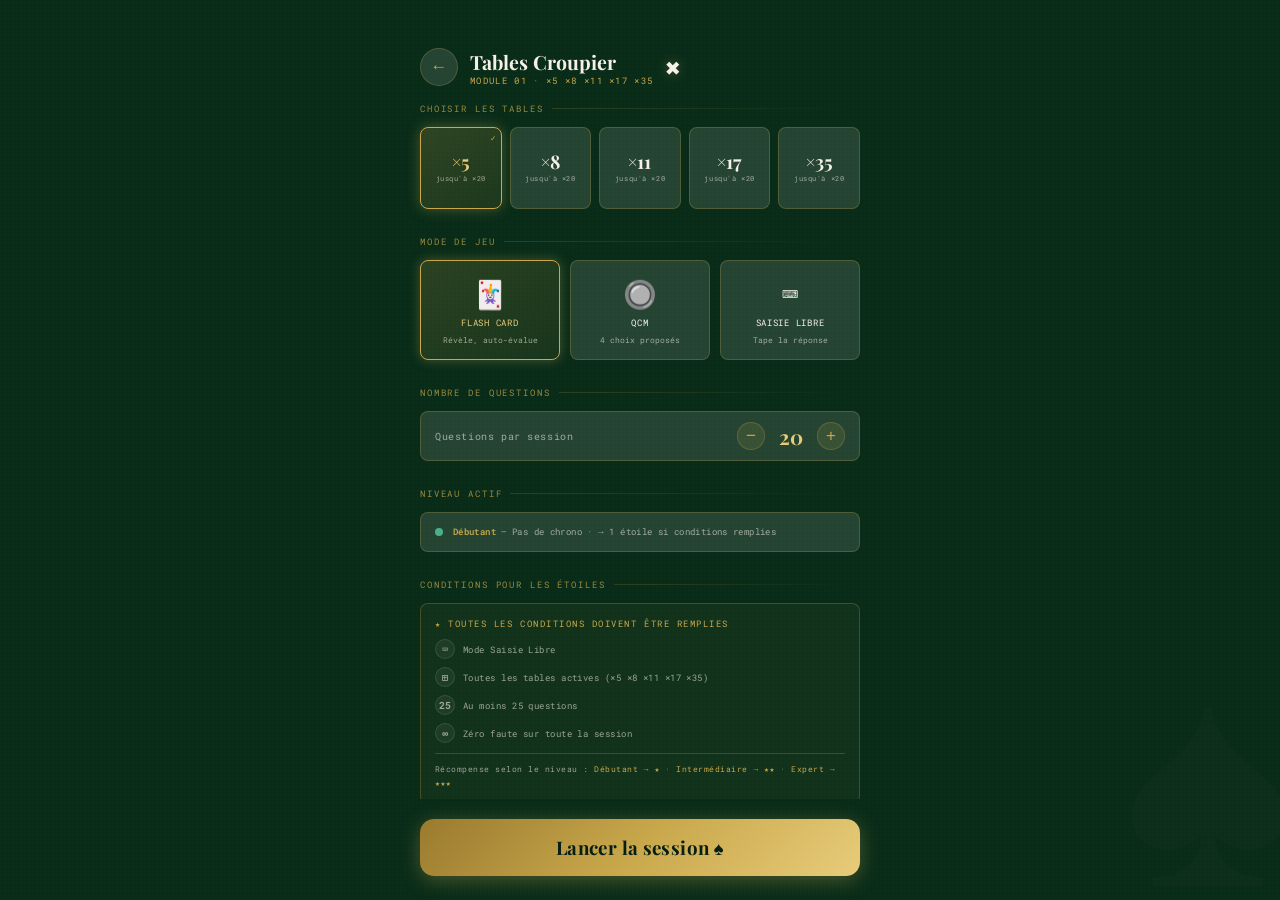
==== commit 8b6476be: "coorection: musique, taille police, responcive" ====
--- a/modules/module1.html
+++ b/modules/module1.html
@@ -14,12 +14,12 @@
     /* ══════════════════════════════════════════════════════
        LAYOUT GÉNÉRAL
     ══════════════════════════════════════════════════════ */
-    body { overflow-x: hidden; min-height: 100dvh; }
+    body { overflow: hidden; }
 
     .screen {
       display: none; position: relative; z-index: 1;
-      max-width: 480px; margin: 0 auto; min-height: 100dvh;
-      padding-bottom: env(safe-area-inset-bottom, 16px);
+      max-width: 480px; margin: 0 auto;
+      height: 100dvh; overflow: hidden;
     }
     .screen.active { display: flex; flex-direction: column; }
 
@@ -441,8 +441,8 @@
        ÉCRAN 2 — RÉSULTATS
     ══════════════════════════════════════════════════════ */
     .results-body {
-      flex: 1; display: flex; flex-direction: column;
-      align-items: center; padding: 0 20px 30px; gap: 18px; overflow-y: auto;
+      flex: 1; min-height: 0; display: flex; flex-direction: column;
+      align-items: center; padding: 0 20px 24px; gap: 14px; overflow-y: auto;
     }
     .result-stars { display: flex; gap: 12px; justify-content: center; margin: 10px 0; }
     .result-star {
--- a/css/variables.css
+++ b/css/variables.css
@@ -76,6 +76,7 @@
 }
 
 html {
+  font-size: 17px;       /* base +6% — scale tous les rem proportionnellement */
   scroll-behavior: smooth;
 }
 
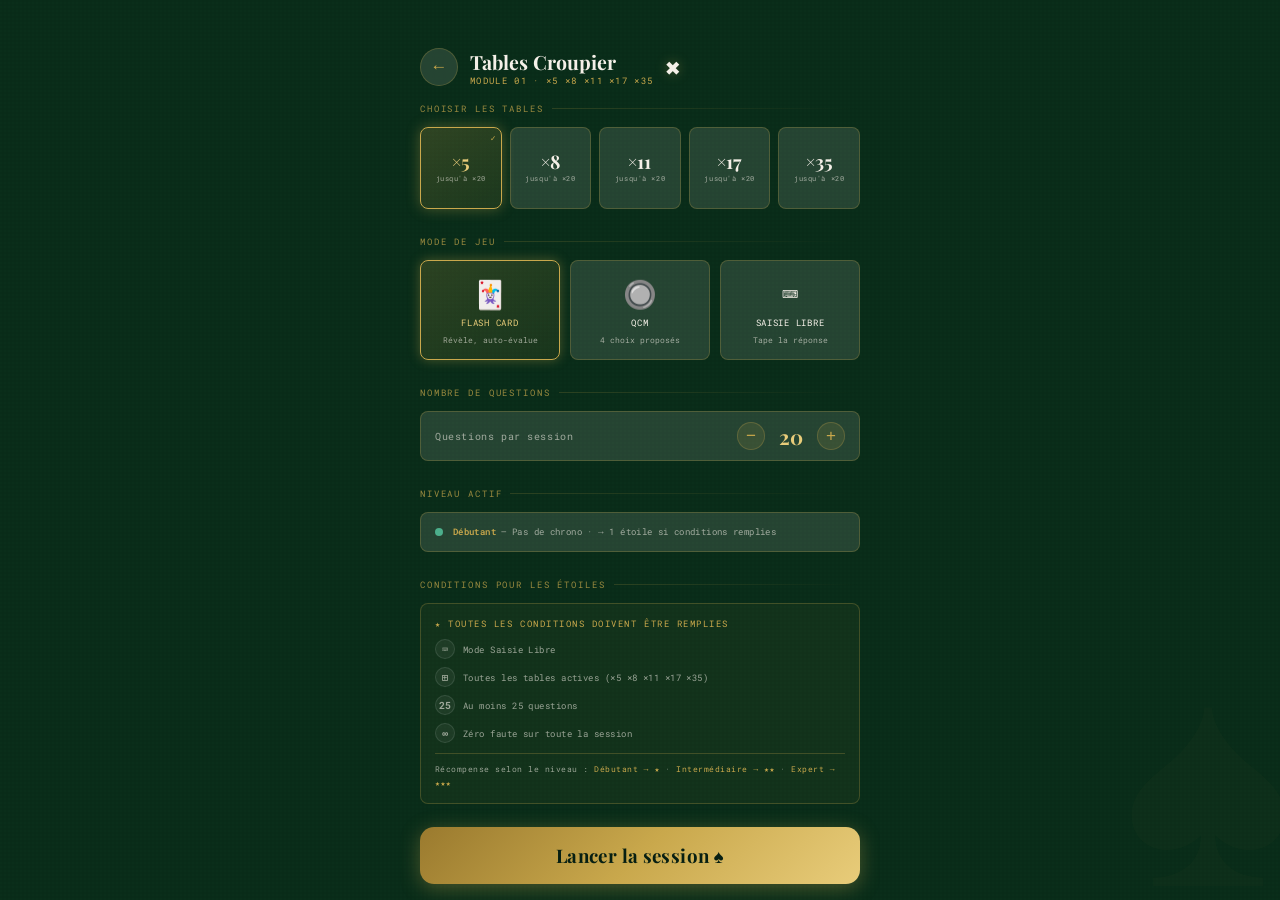
==== commit 9215b209: "coorection: musique, taille police, responcive" ====
--- a/modules/module1.html
+++ b/modules/module1.html
@@ -66,7 +66,7 @@
     /* ══════════════════════════════════════════════════════
        ÉCRAN 0 — CONFIGURATION
     ══════════════════════════════════════════════════════ */
-    .config-body { padding: 0 20px; flex: 1; overflow-y: auto; }
+    .config-body { padding: 0 20px; flex: 1; min-height: 0; overflow-y: auto; }
     .config-section { margin-bottom: 26px; }
     .config-label {
       font-family: var(--font-mono); font-size: 0.55rem;
@@ -209,7 +209,8 @@
 
     /* Bouton lancer */
     .btn-launch {
-      margin: 20px 20px 24px; width: calc(100% - 40px);
+      margin: 12px 20px 16px; width: calc(100% - 40px);
+      flex-shrink: 0;   /* ne jamais comprimer — toujours visible */
       padding: 16px;
       background: linear-gradient(135deg, var(--gold-dark), var(--gold), var(--gold-light));
       border: none; border-radius: var(--radius);
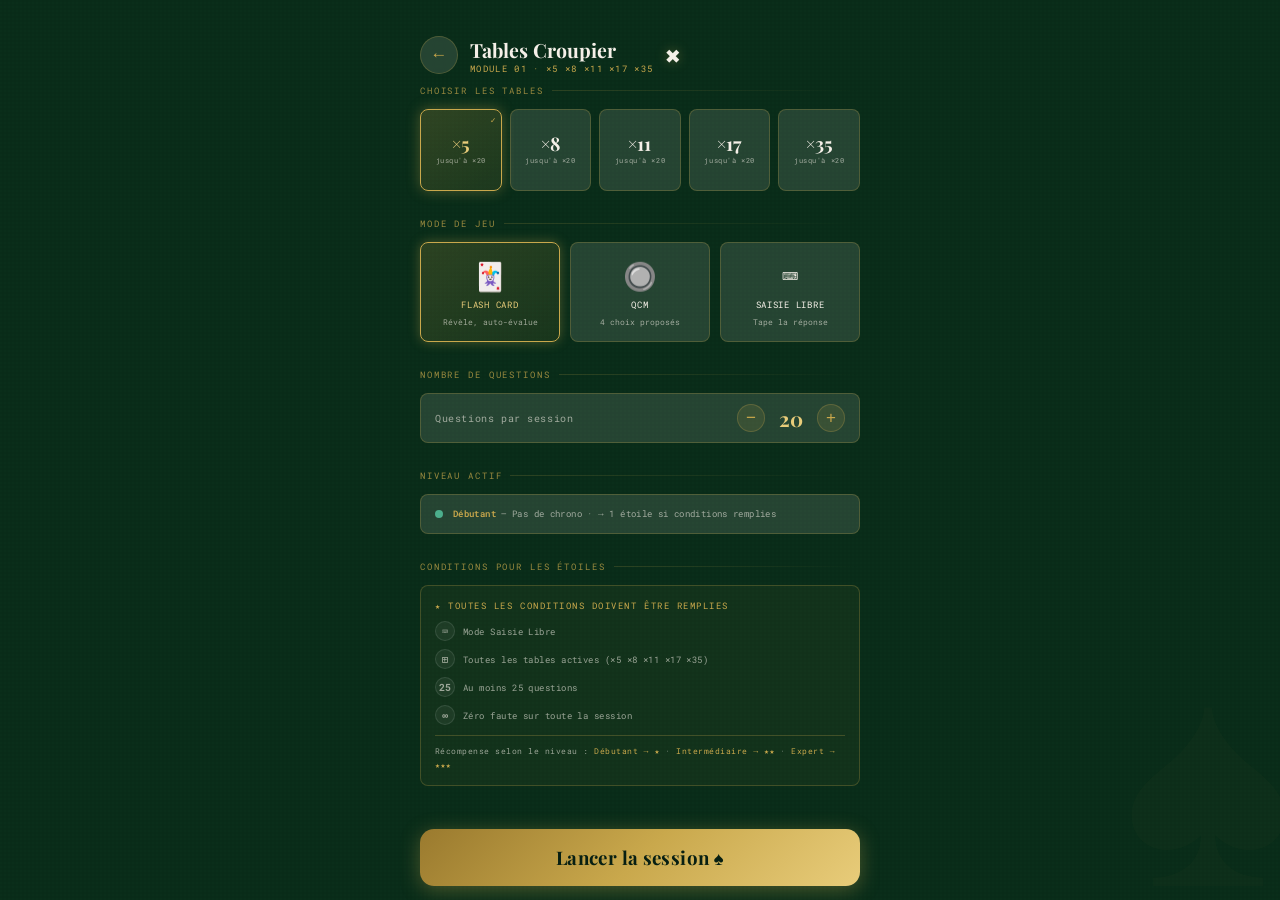
==== commit f008a2dc: "coorection: musique, taille police, responcive" ====
--- a/modules/module1.html
+++ b/modules/module1.html
@@ -44,7 +44,8 @@
 
     /* ── Header partagé ── */
     .mod-header {
-      display: flex; align-items: center; gap: 12px; padding: 48px 20px 16px;
+      display: flex; align-items: center; gap: 12px;
+      padding: 36px 20px 10px; flex-shrink: 0;
     }
     .btn-back {
       width: 38px; height: 38px; border-radius: 50%;
@@ -209,8 +210,7 @@
 
     /* Bouton lancer */
     .btn-launch {
-      margin: 12px 20px 16px; width: calc(100% - 40px);
-      flex-shrink: 0;   /* ne jamais comprimer — toujours visible */
+      margin: 10px 20px max(14px, env(safe-area-inset-bottom, 14px)); width: calc(100% - 40px); flex-shrink: 0;
       padding: 16px;
       background: linear-gradient(135deg, var(--gold-dark), var(--gold), var(--gold-light));
       border: none; border-radius: var(--radius);
